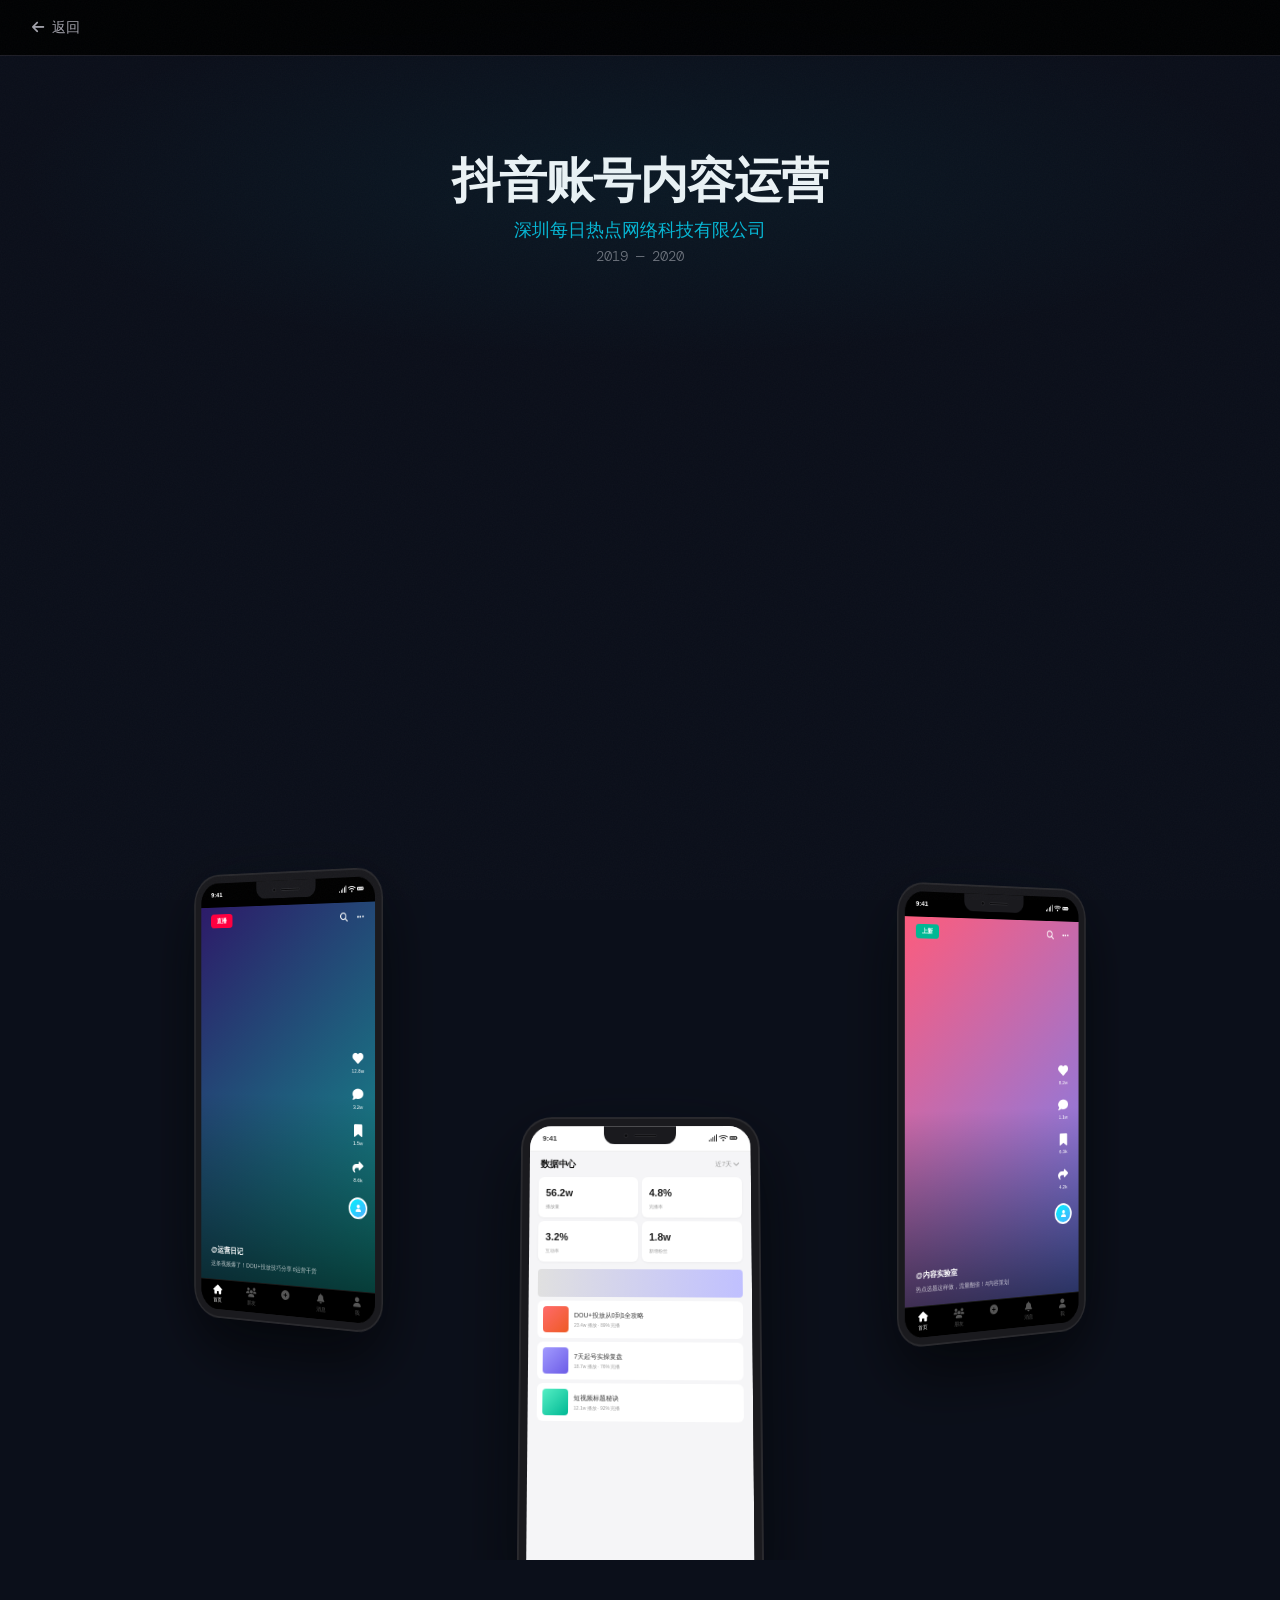
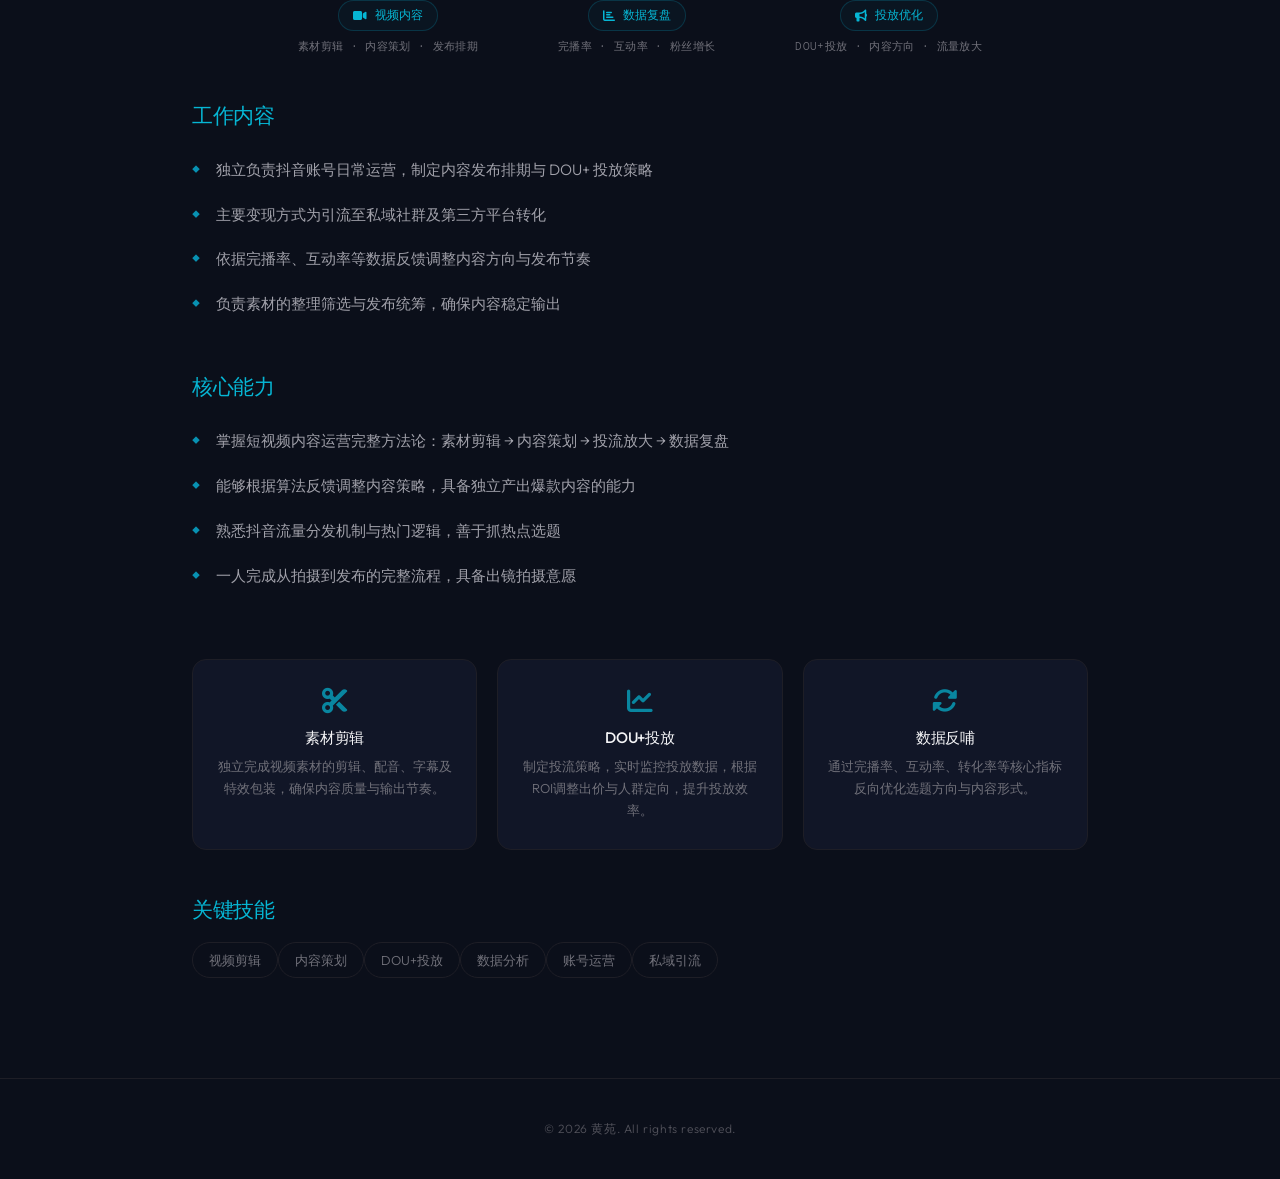
==== project-douyin.html @ c914a4d0 "init: 简历 3.0" ====
<!DOCTYPE html>
<html lang="zh-CN">
<head>
  <meta charset="UTF-8">
  <meta name="viewport" content="width=device-width, initial-scale=1.0">
  <title>抖音账号内容运营 — 黄苑</title>
  <link rel="preconnect" href="https://fonts.googleapis.com"><link rel="preconnect" href="https://fonts.gstatic.com" crossorigin>
  <link href="https://fonts.googleapis.com/css2?family=DM+Mono:wght@300;400;500&family=Outfit:wght@200;300;400;500;600&family=Playfair+Display:ital,wght@0,400;0,600;0,700;1,400;1,500&display=swap" rel="stylesheet">
  <link rel="stylesheet" href="https://cdnjs.cloudflare.com/ajax/libs/font-awesome/6.5.0/css/all.min.css">
  <link rel="stylesheet" href="styles/main.css">
  <style>
    .page-hero { min-height: 40vh; display: flex; align-items: center; justify-content: center; text-align: center; padding: 120px 32px 60px; position: relative; }
    .page-hero-bg { position: absolute; inset: 0; background: radial-gradient(ellipse at center, rgba(6,182,212,0.06), transparent 70%); pointer-events: none; }
    .page-hero h1 { font-size: clamp(2rem, 4vw, 3rem); margin-bottom: 8px; }
    .page-hero .period { font-family: var(--font-mono); font-size: 0.875rem; color: var(--color-text-tertiary); }
    .page-hero .role { font-size: 1.1rem; color: var(--color-accent); font-weight: 300; margin-top: 8px; }
    .page-content { max-width: 960px; margin: 0 auto; padding: 0 32px 100px; }
    .page-content h2 { font-size: 1.3rem; color: var(--color-accent); margin: 48px 0 20px; font-family: var(--font-body); font-weight: 500; }
    .page-content p, .page-content li { color: var(--color-text-secondary); line-height: 1.9; font-size: 0.95rem; }
    .page-content ul { list-style: none; padding: 0; }
    .page-content ul li { padding: 8px 0 8px 24px; position: relative; }
    .page-content ul li::before { content: '◆'; position: absolute; left: 0; color: var(--color-accent-dark); font-size: 0.5rem; top: 14px; }
    .back-nav { position: fixed; top: 0; left: 0; right: 0; z-index: 100; height: 56px; display: flex; align-items: center; padding: 0 32px; background: rgba(0,0,0,0.85); backdrop-filter: blur(40px); border-bottom: 1px solid var(--color-border); }
    .back-nav a { display: flex; align-items: center; gap: 8px; font-size: 0.875rem; color: var(--color-text-secondary); transition: color var(--transition-fast); }
    .back-nav a:hover { color: var(--color-accent); }
    @media (max-width: 768px) { .page-content { padding: 0 20px 80px; } }

    .phone-gallery { position: relative; min-height: 120vh; margin: 40px -32px 60px; padding: 80px 0; display: flex; align-items: center; justify-content: center; overflow: hidden; perspective: 1200px; }
    .phone-gallery-inner { position: relative; width: 100%; max-width: 960px; margin: 0 auto; height: 600px; display: flex; align-items: center; justify-content: center; transform-style: preserve-3d; }

    .phone-3d { position: absolute; width: 250px; height: 510px; background: #1a1a1e; border-radius: 32px; padding: 8px; box-shadow: 0 0 0 2px #2a2a2e, 0 30px 80px rgba(0,0,0,0.7), 0 0 100px rgba(6,182,212,0.03); transform-style: preserve-3d; will-change: transform; transition: box-shadow 0.4s var(--ease-out); }
    .phone-3d:hover { box-shadow: 0 0 0 2px rgba(6,182,212,0.25), 0 40px 100px rgba(0,0,0,0.8), 0 0 120px rgba(6,182,212,0.06); }
    .phone-3d-notch { position: absolute; top: 8px; left: 50%; transform: translateX(-50%); width: 80px; height: 20px; background: #1a1a1e; border-radius: 0 0 12px 12px; z-index: 10; display: flex; align-items: center; justify-content: center; gap: 6px; }
    .phone-3d-notch::before { content: ''; width: 5px; height: 5px; background: #0a0a0c; border-radius: 50%; border: 1px solid #2a2a2e; }
    .phone-3d-notch::after { content: ''; width: 26px; height: 3px; background: #0a0a0c; border-radius: 2px; border: 1px solid #2a2a2e; }
    .phone-3d-screen { width: 100%; height: 100%; border-radius: 24px; overflow: hidden; position: relative; font-family: -apple-system, BlinkMacSystemFont, sans-serif; }

    .phone-3d--left { left: 5%; top: 10%; }
    .phone-3d--center { left: 50%; top: 50%; transform: translate(-50%,-50%) rotateY(-2deg); z-index: 2; width: 260px; height: 530px; }
    .phone-3d--right { right: 5%; top: 15%; }

    /* ==== Douyin App Screen (Dark, full-screen video feed) ==== */
    .screen-dy {
      width: 100%; height: 100%; background: #000; display: flex; flex-direction: column; position: relative; color: #fff;
    }
    .dy-status { height: 28px; background: #000; display: flex; align-items: center; justify-content: space-between; padding: 0 14px; font-size: 8px; color: #fff; font-weight: 600; }
    .dy-header { position: absolute; top: 28px; left: 0; right: 0; z-index: 5; padding: 8px 14px; display: flex; align-items: center; justify-content: space-between; }
    .dy-live-tag { background: #ff0040; padding: 2px 8px; border-radius: 4px; font-size: 7px; font-weight: 700; }
    .dy-header-icons { display: flex; gap: 12px; font-size: 10px; color: #fff; }

    .dy-video-area { flex: 1; position: relative; overflow: hidden; display: flex; align-items: flex-end; justify-content: center; }
    .dy-video-bg { position: absolute; inset: 0; }
    .dy-video-bg:nth-child(1) { background: linear-gradient(135deg,#1a1a3e,#4a1a5e); }
    .dy-video-overlay { position: absolute; inset: 0; background: linear-gradient(transparent 50%, rgba(0,0,0,0.6)); }

    .dy-side-actions { position: absolute; right: 10px; bottom: 80px; display: flex; flex-direction: column; align-items: center; gap: 14px; z-index: 5; }
    .dy-side-btn { display: flex; flex-direction: column; align-items: center; gap: 2px; font-size: 7px; color: #fff; }
    .dy-side-btn i { font-size: 14px; }
    .dy-side-btn .count { font-size: 6px; }

    .dy-avatar { width: 24px; height: 24px; border-radius: 50%; background: linear-gradient(135deg,#00f2fe,#4facfe); border: 2px solid #fff; display: flex; align-items: center; justify-content: center; font-size: 8px; }

    .dy-bottom-info { position: absolute; bottom: 12px; left: 14px; z-index: 5; }
    .dy-bottom-info .username { font-size: 9px; font-weight: 600; margin-bottom: 2px; }
    .dy-bottom-info .desc { font-size: 7px; color: rgba(255,255,255,0.7); }

    .dy-tabbar { display: flex; background: #000; border-top: 1px solid #1a1a1a; padding: 4px 0; }
    .dy-tab { flex: 1; text-align: center; font-size: 6px; color: #555; padding: 2px 0; }
    .dy-tab i { display: block; font-size: 11px; margin-bottom: 1px; }
    .dy-tab.active { color: #fff; }

    /* ==== Content Analysis Screen (light) ==== */
    .screen-analytics {
      width: 100%; height: 100%; background: #f5f5f7; display: flex; flex-direction: column; position: relative;
    }
    .an-status { height: 28px; background: #fff; display: flex; align-items: center; justify-content: space-between; padding: 0 14px; font-size: 8px; color: #333; font-weight: 600; border-bottom: 1px solid #eee; }
    .an-header { padding: 8px 12px 4px; display: flex; align-items: center; justify-content: space-between; }
    .an-header h3 { font-size: 10px; font-weight: 700; color: #111; }
    .an-header span { font-size: 7px; color: #999; }
    .an-grid { display: grid; grid-template-columns: 1fr 1fr; gap: 4px; padding: 4px 10px; }
    .an-card { background: #fff; border-radius: 6px; padding: 8px; box-shadow: 0 1px 3px rgba(0,0,0,0.04); }
    .an-card-val { font-size: 11px; font-weight: 700; color: #1a1a1a; }
    .an-card-label { font-size: 5px; color: #999; text-transform: uppercase; letter-spacing: 0.02em; margin-top: 1px; }
    .an-chart { margin: 4px 10px; height: 30px; border-radius: 4px; background: linear-gradient(90deg,#e0e0e0,#c0c0ff); }

    .an-videos { flex: 1; padding: 0 10px; display: flex; flex-direction: column; gap: 4px; }
    .an-video-row { display: flex; gap: 6px; align-items: center; background: #fff; border-radius: 6px; padding: 6px; }
    .an-thumb { width: 28px; height: 28px; border-radius: 4px; flex-shrink: 0; }
    .an-thumb:nth-child(1) { background: linear-gradient(135deg,#ff6b6b,#ee5a24); }
    .an-thumb:nth-child(2) { background: linear-gradient(135deg,#a29bfe,#6c5ce7); }
    .an-thumb:nth-child(3) { background: linear-gradient(135deg,#55efc4,#00b894); }
    .an-video-info { flex: 1; }
    .an-video-title { font-size: 7px; color: #333; }
    .an-video-stats { font-size: 5px; color: #999; }

    .an-tabbar { display: flex; background: #fff; border-top: 1px solid #eee; padding: 4px 0; }
    .an-tab { flex: 1; text-align: center; font-size: 6px; color: #999; padding: 2px 0; }
    .an-tab i { display: block; font-size: 10px; margin-bottom: 1px; }
    .an-tab.active { color: #1a1a1a; }

    /* ============================
       Screen Animations
    ============================ */
    .heart-beat { animation: heartBeat 1.8s ease-in-out infinite; }
    @keyframes heartBeat {
      0%,100% { transform: scale(1); }
      15% { transform: scale(1.25); }
      30% { transform: scale(0.9); }
      45% { transform: scale(1.15); }
      60% { transform: scale(1); }
    }

    .chart-fill { animation: chartFill 2s ease-out infinite alternate; }
    @keyframes chartFill {
      0% { background: linear-gradient(90deg,#e0e0e0,#c0c0ff); }
      100% { background: linear-gradient(90deg,#c0c0ff,#6c5ce7); }
    }

    .stat-pulse { animation: statPulse 2.5s ease-in-out infinite; }
    @keyframes statPulse {
      0%,100% { opacity: 1; }
      50% { opacity: 0.6; transform: scale(0.98); }
    }

    .count-float { animation: countFloat 3s ease-in-out infinite; }
    @keyframes countFloat {
      0%,100% { transform: translateY(0); }
      50% { transform: translateY(-2px); }
    }

    .bg-shift { animation: bgShift 6s ease-in-out infinite; }
    @keyframes bgShift {
      0%,100% { filter: hue-rotate(0deg); }
      50% { filter: hue-rotate(30deg); }
    }

    .phone-3d--left .phone-3d-screen .screen-dy .dy-video-bg { background: linear-gradient(135deg,#2d1b69,#11998e); }
    .phone-3d--right .phone-3d-screen .screen-dy .dy-video-bg { background: linear-gradient(135deg,#fc5c7d,#6a82fb); }

    .gallery-labels { display: flex; justify-content: center; gap: 80px; margin-top: -20px; position: relative; z-index: 5; flex-wrap: wrap; }
    .gallery-label-item { text-align: center; opacity: 0; transition: opacity 0.6s var(--ease-out); }
    .gallery-label-item.visible { opacity: 1; }
    .gallery-label-item .platform-tag { display: inline-flex; align-items: center; gap: 8px; padding: 4px 14px; font-size: 0.75rem; color: var(--color-accent); border: 1px solid rgba(6,182,212,0.2); border-radius: 100px; font-family: var(--font-mono); background: rgba(6,182,212,0.04); }
    .gallery-label-item .sub { font-size: 0.7rem; color: var(--color-text-tertiary); margin-top: 6px; font-family: var(--font-mono); letter-spacing: 0.03em; }

    .scroll-hint-bar { text-align: center; padding: 0 0 40px; font-size: 0.75rem; color: var(--color-text-muted); font-family: var(--font-mono); letter-spacing: 0.15em; opacity: 0.6; transition: opacity 0.6s var(--ease-out); position: relative; z-index: 3; }
    .scroll-hint-bar i { display: block; margin: 8px auto 0; animation: hintBounce 2s ease-in-out infinite; }
    @keyframes hintBounce { 0%,100% { transform: translateY(0); } 50% { transform: translateY(6px); } }

    .detail-grid { display: grid; grid-template-columns: repeat(3, 1fr); gap: 20px; margin-top: 60px; }
    .detail-card { background: var(--color-bg-card); border: 1px solid var(--color-border); border-radius: 14px; padding: 28px 24px; text-align: center; transition: border-color var(--transition-fast), transform var(--transition-fast); }
    .detail-card:hover { border-color: rgba(6,182,212,0.15); transform: translateY(-2px); }
    .detail-card i { font-size: 1.6rem; color: var(--color-accent); margin-bottom: 16px; opacity: 0.7; }
    .detail-card h3 { font-size: 0.95rem; color: var(--color-text); margin-bottom: 8px; font-weight: 500; }
    .detail-card p { font-size: 0.8125rem; color: var(--color-text-tertiary); line-height: 1.7; }

    @media (max-width: 900px) {
      .phone-gallery { min-height: 100vh; margin: 20px -20px 40px; }
      .phone-gallery-inner { height: 480px; }
      .phone-3d { width: 180px; height: 370px; border-radius: 24px; padding: 6px; }
      .phone-3d-screen { border-radius: 18px; }
      .phone-3d-notch { width: 64px; height: 16px; top: 6px; border-radius: 0 0 10px 10px; }
      .phone-3d-notch::before { width: 4px; height: 4px; }
      .phone-3d-notch::after { width: 20px; height: 3px; }
      .phone-3d--center { width: 200px; height: 410px; }
      .gallery-labels { gap: 40px; }
      .detail-grid { grid-template-columns: repeat(2, 1fr); }
      .dy-side-actions { right: 6px; bottom: 60px; gap: 10px; }
      .dy-side-btn i { font-size: 10px; }
    }
    @media (max-width: 768px) {
      .phone-gallery { min-height: 80vh; perspective: 800px; }
      .phone-gallery-inner { height: 400px; }
      .phone-3d { width: 140px; height: 290px; border-radius: 20px; padding: 5px; }
      .phone-3d-screen { border-radius: 15px; }
      .phone-3d-notch { width: 50px; height: 12px; top: 5px; border-radius: 0 0 8px 8px; gap: 4px; }
      .phone-3d-notch::before { width: 3px; height: 3px; }
      .phone-3d-notch::after { width: 16px; height: 2px; }
      .phone-3d--center { width: 160px; height: 330px; }
      .phone-3d--left { left: 0%; } .phone-3d--right { right: 0%; }
      .gallery-labels { gap: 24px; } .detail-grid { grid-template-columns: 1fr; }
      .scroll-hint-bar { font-size: 0.65rem; }
      .dy-side-actions { right: 4px; bottom: 50px; gap: 8px; }
      .dy-side-btn i { font-size: 8px; }
      .dy-avatar { width: 18px; height: 18px; }
    }
  </style>
</head>
<body class="theme-teal">
  <nav class="back-nav"><a href="javascript:history.back()"><i class="fas fa-arrow-left"></i> 返回</a></nav>

  <section class="page-hero">
    <div class="page-hero-bg"></div>
    <div>
      <h1>抖音账号内容运营</h1>
      <p class="role">深圳每日热点网络科技有限公司</p>
      <p class="period">2019 — 2020</p>
    </div>
  </section>

  <div class="page-content">
    <div class="scroll-hint-bar" id="scrollHint">滚动浏览  <i class="fas fa-chevron-down"></i></div>

    <div class="phone-gallery" id="phoneGallery">
      <div class="phone-gallery-inner">
        <!-- 抖音视频 feed -->
        <div class="phone-3d phone-3d--left" id="phoneLeft">
          <div class="phone-3d-notch"></div>
          <div class="phone-3d-screen">
            <div class="screen-dy">
              <div class="dy-status"><span>9:41</span><span><i class="fas fa-signal"></i> <i class="fas fa-wifi"></i> <i class="fas fa-battery-full"></i></span></div>
              <div class="dy-header"><span class="dy-live-tag">直播</span><div class="dy-header-icons"><i class="fas fa-search"></i><i class="fas fa-ellipsis-h"></i></div></div>
              <div class="dy-video-area">
                <div class="dy-video-bg bg-shift"></div>
                <div class="dy-video-overlay"></div>
                <div class="dy-side-actions">
                  <div class="dy-side-btn"><i class="fas fa-heart heart-beat"></i><span class="count count-float">12.8w</span></div>
                  <div class="dy-side-btn"><i class="fas fa-comment"></i><span class="count count-float">3.2w</span></div>
                  <div class="dy-side-btn"><i class="fas fa-bookmark"></i><span class="count count-float">1.5w</span></div>
                  <div class="dy-side-btn"><i class="fas fa-share"></i><span class="count count-float">8.6k</span></div>
                  <div class="dy-avatar"><i class="fas fa-user"></i></div>
                </div>
                <div class="dy-bottom-info">
                  <div class="username">@运营日记</div>
                  <div class="desc">这条视频爆了！DOU+投放技巧分享 #运营干货</div>
                </div>
              </div>
              <div class="dy-tabbar">
                <div class="dy-tab active"><i class="fas fa-home"></i>首页</div>
                <div class="dy-tab"><i class="fas fa-users"></i>朋友</div>
                <div class="dy-tab"><i class="fas fa-plus-circle"></i></div>
                <div class="dy-tab"><i class="fas fa-bell"></i>消息</div>
                <div class="dy-tab"><i class="fas fa-user"></i>我</div>
              </div>
            </div>
          </div>
        </div>

        <!-- 数据分析 -->
        <div class="phone-3d phone-3d--center" id="phoneCenter">
          <div class="phone-3d-notch"></div>
          <div class="phone-3d-screen">
            <div class="screen-analytics">
              <div class="an-status"><span>9:41</span><span><i class="fas fa-signal"></i> <i class="fas fa-wifi"></i> <i class="fas fa-battery-full"></i></span></div>
              <div class="an-header"><h3>数据中心</h3><span>近7天 <i class="fas fa-chevron-down"></i></span></div>
              <div class="an-grid">
                <div class="an-card"><div class="an-card-val stat-pulse">56.2w</div><div class="an-card-label">播放量</div></div>
                <div class="an-card"><div class="an-card-val stat-pulse">4.8%</div><div class="an-card-label">完播率</div></div>
                <div class="an-card"><div class="an-card-val stat-pulse">3.2%</div><div class="an-card-label">互动率</div></div>
                <div class="an-card"><div class="an-card-val stat-pulse">1.8w</div><div class="an-card-label">新增粉丝</div></div>
              </div>
              <div class="an-chart chart-fill"></div>
              <div class="an-videos">
                <div class="an-video-row">
                  <div class="an-thumb" style="background:linear-gradient(135deg,#ff6b6b,#ee5a24)"></div>
                  <div class="an-video-info"><div class="an-video-title">DOU+投放从0到1全攻略</div><div class="an-video-stats">23.4w 播放 · 89% 完播</div></div>
                </div>
                <div class="an-video-row">
                  <div class="an-thumb" style="background:linear-gradient(135deg,#a29bfe,#6c5ce7)"></div>
                  <div class="an-video-info"><div class="an-video-title">7天起号实操复盘</div><div class="an-video-stats">18.7w 播放 · 76% 完播</div></div>
                </div>
                <div class="an-video-row">
                  <div class="an-thumb" style="background:linear-gradient(135deg,#55efc4,#00b894)"></div>
                  <div class="an-video-info"><div class="an-video-title">短视频标题秘诀</div><div class="an-video-stats">12.1w 播放 · 92% 完播</div></div>
                </div>
              </div>
              <div class="an-tabbar">
                <div class="an-tab active"><i class="fas fa-chart-bar"></i>数据</div>
                <div class="an-tab"><i class="fas fa-video"></i>作品</div>
                <div class="an-tab"><i class="fas fa-comment"></i>评论</div>
                <div class="an-tab"><i class="fas fa-user"></i>粉丝</div>
              </div>
            </div>
          </div>
        </div>

        <!-- 内容发布 -->
        <div class="phone-3d phone-3d--right" id="phoneRight">
          <div class="phone-3d-notch"></div>
          <div class="phone-3d-screen">
            <div class="screen-dy">
              <div class="dy-status"><span>9:41</span><span><i class="fas fa-signal"></i> <i class="fas fa-wifi"></i> <i class="fas fa-battery-full"></i></span></div>
              <div class="dy-header"><span class="dy-live-tag" style="background:#00b894">上新</span><div class="dy-header-icons"><i class="fas fa-search"></i><i class="fas fa-ellipsis-h"></i></div></div>
              <div class="dy-video-area">
                <div class="dy-video-bg bg-shift"></div>
                <div class="dy-video-overlay"></div>
                <div class="dy-side-actions">
                  <div class="dy-side-btn"><i class="fas fa-heart heart-beat"></i><span class="count count-float">8.2w</span></div>
                  <div class="dy-side-btn"><i class="fas fa-comment"></i><span class="count count-float">1.1w</span></div>
                  <div class="dy-side-btn"><i class="fas fa-bookmark"></i><span class="count count-float">6.3k</span></div>
                  <div class="dy-side-btn"><i class="fas fa-share"></i><span class="count count-float">4.2k</span></div>
                  <div class="dy-avatar"><i class="fas fa-user"></i></div>
                </div>
                <div class="dy-bottom-info">
                  <div class="username">@内容实验室</div>
                  <div class="desc">热点选题这样做，流量翻倍！#内容策划</div>
                </div>
              </div>
              <div class="dy-tabbar">
                <div class="dy-tab active"><i class="fas fa-home"></i>首页</div>
                <div class="dy-tab"><i class="fas fa-users"></i>朋友</div>
                <div class="dy-tab"><i class="fas fa-plus-circle"></i></div>
                <div class="dy-tab"><i class="fas fa-bell"></i>消息</div>
                <div class="dy-tab"><i class="fas fa-user"></i>我</div>
              </div>
            </div>
          </div>
        </div>
      </div>
    </div>

    <div class="gallery-labels" id="galleryLabels">
      <div class="gallery-label-item" id="labelLeft"><span class="platform-tag"><i class="fas fa-video"></i> 视频内容</span><div class="sub">素材剪辑 · 内容策划 · 发布排期</div></div>
      <div class="gallery-label-item" id="labelCenter"><span class="platform-tag"><i class="fas fa-chart-bar"></i> 数据复盘</span><div class="sub">完播率 · 互动率 · 粉丝增长</div></div>
      <div class="gallery-label-item" id="labelRight"><span class="platform-tag"><i class="fas fa-bullhorn"></i> 投放优化</span><div class="sub">DOU+投放 · 内容方向 · 流量放大</div></div>
    </div>

    <h2>工作内容</h2>
    <ul>
      <li>独立负责抖音账号日常运营，制定内容发布排期与 DOU+ 投放策略</li>
      <li>主要变现方式为引流至私域社群及第三方平台转化</li>
      <li>依据完播率、互动率等数据反馈调整内容方向与发布节奏</li>
      <li>负责素材的整理筛选与发布统筹，确保内容稳定输出</li>
    </ul>

    <h2>核心能力</h2>
    <ul>
      <li>掌握短视频内容运营完整方法论：素材剪辑 → 内容策划 → 投流放大 → 数据复盘</li>
      <li>能够根据算法反馈调整内容策略，具备独立产出爆款内容的能力</li>
      <li>熟悉抖音流量分发机制与热门逻辑，善于抓热点选题</li>
      <li>一人完成从拍摄到发布的完整流程，具备出镜拍摄意愿</li>
    </ul>

    <div class="detail-grid">
      <div class="detail-card"><i class="fas fa-scissors"></i><h3>素材剪辑</h3><p>独立完成视频素材的剪辑、配音、字幕及特效包装，确保内容质量与输出节奏。</p></div>
      <div class="detail-card"><i class="fas fa-chart-line"></i><h3>DOU+投放</h3><p>制定投流策略，实时监控投放数据，根据ROI调整出价与人群定向，提升投放效率。</p></div>
      <div class="detail-card"><i class="fas fa-rotate"></i><h3>数据反哺</h3><p>通过完播率、互动率、转化率等核心指标反向优化选题方向与内容形式。</p></div>
    </div>

    <h2>关键技能</h2>
    <div class="about-tags" style="margin-top:0">
      <span class="tag">视频剪辑</span><span class="tag">内容策划</span><span class="tag">DOU+投放</span><span class="tag">数据分析</span><span class="tag">账号运营</span><span class="tag">私域引流</span>
    </div>
  </div>

  <footer class="footer"><div class="container"><p>&copy; 2026 黄苑. All rights reserved.</p></div></footer>

  <script>
  (function() {
    'use strict';
    const gallery = document.getElementById('phoneGallery');
    const phoneLeft  = document.getElementById('phoneLeft');
    const phoneCenter= document.getElementById('phoneCenter');
    const phoneRight = document.getElementById('phoneRight');
    const hint      = document.getElementById('scrollHint');
    const labels    = document.querySelectorAll('.gallery-label-item');
    function updatePhones() {
      var rect = gallery.getBoundingClientRect();
      var viewH = window.innerHeight;
      var rawProgress = 1 - (rect.bottom / (viewH + rect.height));
      var progress = Math.max(0, Math.min(1, rawProgress));
      if (progress > 0.05) { hint.style.opacity = '0'; } else { hint.style.opacity = '0.6'; }
      var rotY_L = -25 + progress * 25, transY_L = 80 - progress * 80, transX_L = -60 + progress * 60, scaleL = 0.85 + progress * 0.15;
      phoneLeft.style.transform = 'translate(' + transX_L + 'px,' + transY_L + 'px) rotateY(' + rotY_L + 'deg) scale(' + scaleL + ')';
      var rotX_C = 8 - progress * 10, transY_C = 100 - progress * 100, scaleC = 0.9 + progress * 0.1;
      phoneCenter.style.transform = 'translate(-50%,' + transY_C + 'px) rotateX(' + rotX_C + 'deg) rotateY(-2deg) scale(' + scaleC + ')';
      var rotY_R = 25 - progress * 25, transY_R = 60 - progress * 60, transX_R = 60 - progress * 60, scaleR = 0.85 + progress * 0.15;
      phoneRight.style.transform = 'translate(' + transX_R + 'px,' + transY_R + 'px) rotateY(' + rotY_R + 'deg) scale(' + scaleR + ')';
      labels.forEach(function(el, i) { el.classList.toggle('visible', progress > 0.1 + i * 0.12); });
    }
    window.addEventListener('scroll', updatePhones, { passive: true });
    window.addEventListener('resize', updatePhones, { passive: true });
    updatePhones();
  })();
  </script>
</body>
</html>
---- styles/main.css ----
/* ============================================
   Apple-inspired Resume Site — Design System
   ============================================ */

/* ---- CSS Custom Properties (Base / Neutral Dark) ---- */
:root {
  /* Backgrounds */
  --color-bg: #0b0f1a;
  --color-bg-alt: #0e121f;
  --color-bg-card: #111627;
  --color-bg-elevated: #181f2e;
  --color-bg-hover: #1e2638;

  /* Text */
  --color-text: #f5f5f7;
  --color-text-secondary: #a1a1aa;
  --color-text-tertiary: #71717a;
  --color-text-muted: #52525b;

  /* Accent — will be overridden by themes */
  --color-accent: #06b6d4;
  --color-accent-light: #22d3ee;
  --color-accent-dark: #0891b2;
  --color-accent-glow: rgba(6, 182, 212, 0.15);
  --color-accent-subtle: rgba(6, 182, 212, 0.06);

  /* Borders */
  --color-border: #1e1e26;
  --color-border-light: #2a2a32;

  /* Typography */
  --font-display: 'Outfit', -apple-system, BlinkMacSystemFont, sans-serif;
  --font-body: 'Outfit', -apple-system, BlinkMacSystemFont, sans-serif;
  --font-mono: 'DM Mono', 'SF Mono', monospace;

  /* Spacing */
  --max-width: 1060px;
  --max-width-wide: 1200px;
  --nav-height: 56px;
  --section-padding: 140px 0;

  /* Transitions */
  --ease-spring: cubic-bezier(0.34, 1.56, 0.64, 1);
  --ease-smooth: cubic-bezier(0.22, 1, 0.36, 1);
  --ease-out: cubic-bezier(0, 0, 0.2, 1);
  --transition-fast: 0.3s var(--ease-out);
  --transition-smooth: 0.6s var(--ease-smooth);
}

/* ---- Theme 1: Purple Nebula (React Bits vibe) ---- */
.theme-purple {
  --color-accent: #a855f7;
  --color-accent-light: #c084fc;
  --color-accent-dark: #7c3aed;
  --color-accent-glow: rgba(168, 85, 247, 0.15);
  --color-accent-subtle: rgba(168, 85, 247, 0.06);
}

/* ---- Theme 2: Ocean Teal ---- */
.theme-teal {
  --color-accent: #06b6d4;
  --color-accent-light: #22d3ee;
  --color-accent-dark: #0891b2;
  --color-accent-glow: rgba(6, 182, 212, 0.15);
  --color-accent-subtle: rgba(6, 182, 212, 0.06);
  --color-bg: #0b0f1a;
  --color-bg-alt: #0e121f;
  --color-bg-card: #111627;
}

/* ---- Theme 3: Slate Pro (Clean monochrome) ---- */
.theme-slate {
  --color-accent: #e4e4e7;
  --color-accent-light: #f4f4f5;
  --color-accent-dark: #d4d4d8;
  --color-accent-glow: rgba(228, 228, 231, 0.1);
  --color-accent-subtle: rgba(255, 255, 255, 0.04);
  --color-bg: #0c0c0e;
  --color-bg-alt: #101012;
  --color-bg-card: #141416;
  --color-text: #fafafa;
  --color-text-secondary: #a1a1aa;
  --color-text-tertiary: #71717a;
}

/* ---- Reset & Base ---- */
*, *::before, *::after { margin: 0; padding: 0; box-sizing: border-box; }

html {
  scroll-behavior: smooth;
  scroll-padding-top: var(--nav-height);
  -webkit-font-smoothing: antialiased;
  -moz-osx-font-smoothing: grayscale;
}

body {
  font-family: var(--font-body);
  font-weight: 300;
  font-size: 16px;
  line-height: 1.7;
  color: var(--color-text);
  background-color: var(--color-bg);
  overflow-x: hidden;
}

/* ---- Subtle noise texture (Apple-like grain) ---- */
body::before {
  content: '';
  position: fixed;
  inset: 0;
  pointer-events: none;
  z-index: 9999;
  opacity: 0.025;
  background-image: url("data:image/svg+xml,%3Csvg viewBox='0 0 256 256' xmlns='http://www.w3.org/2000/svg'%3E%3Cfilter id='noise'%3E%3CfeTurbulence type='fractalNoise' baseFrequency='0.75' numOctaves='4' stitchTiles='stitch'/%3E%3C/filter%3E%3Crect width='100%25' height='100%25' filter='url(%23noise)'/%3E%3C/svg%3E");
  background-repeat: repeat;
  background-size: 256px 256px;
}

img { max-width: 100%; display: block; }
a { color: inherit; text-decoration: none; }
ul { list-style: none; }

::selection { background: var(--color-accent); color: var(--color-bg); }

/* ---- Typography ---- */
h1, h2, h3, h4 {
  font-family: var(--font-display);
  font-weight: 600;
  line-height: 1.15;
  letter-spacing: -0.02em;
}

/* ---- Container ---- */
.container {
  max-width: var(--max-width);
  margin: 0 auto;
  padding: 0 32px;
}

/* ============================================
   Navigation
   ============================================ */
.nav {
  position: fixed;
  top: 0;
  left: 0;
  right: 0;
  z-index: 1000;
  height: var(--nav-height);
  transition: background 0.4s var(--ease-out),
              backdrop-filter 0.4s var(--ease-out),
              border-color 0.4s var(--ease-out);
}

.nav.scrolled {
  background: rgba(0, 0, 0, 0.85);
  backdrop-filter: blur(40px) saturate(1.5);
  -webkit-backdrop-filter: blur(40px) saturate(1.5);
  border-bottom: 1px solid var(--color-border);
}

.nav-inner {
  max-width: var(--max-width-wide);
  margin: 0 auto;
  padding: 0 32px;
  height: 100%;
  display: flex;
  align-items: center;
  justify-content: space-between;
}

.nav-logo {
  font-size: 1rem;
  color: var(--color-accent);
  opacity: 0.5;
  transition: opacity var(--transition-fast), transform var(--transition-fast);
  display: flex;
  align-items: center;
  gap: 8px;
}

.nav-logo::before {
  content: '';
  display: inline-block;
  width: 6px;
  height: 6px;
  background: var(--color-accent);
  border-radius: 50%;
  opacity: 0.6;
}

.nav-logo:hover {
  opacity: 1;
  transform: rotate(180deg);
}

.nav-links {
  display: flex;
  gap: 4px;
  align-items: center;
}

.nav-link {
  display: block;
  padding: 8px 16px;
  font-size: 0.8125rem;
  font-weight: 400;
  letter-spacing: 0.02em;
  color: var(--color-text-secondary);
  border-radius: 8px;
  transition: color var(--transition-fast),
              background var(--transition-fast);
}

.nav-link:hover {
  color: var(--color-text);
  background: rgba(255, 255, 255, 0.04);
}

.nav-link.active {
  color: var(--color-accent);
}

.nav-toggle {
  display: none;
  flex-direction: column;
  gap: 5px;
  background: none;
  border: none;
  cursor: pointer;
  padding: 8px;
  border-radius: 8px;
}

.nav-toggle span {
  display: block;
  width: 20px;
  height: 1.5px;
  background: var(--color-text);
  border-radius: 1px;
  transition: transform var(--transition-fast), opacity var(--transition-fast);
}

/* Scroll progress bar */
.scroll-progress {
  position: fixed;
  top: 0;
  left: 0;
  height: 2px;
  width: 0%;
  background: linear-gradient(90deg, var(--color-accent-dark), var(--color-accent), var(--color-accent-light));
  z-index: 1001;
  transition: width 0.1s linear;
  box-shadow: 0 0 16px var(--color-accent-glow);
}

/* ============================================
   Section Shared
   ============================================ */
.section {
  padding: var(--section-padding);
  position: relative;
}

.section--alt {
  background: var(--color-bg-alt);
  position: relative;
}

.section--alt::before {
  content: '';
  position: absolute;
  inset: 0;
  background: radial-gradient(ellipse at 50% 0%, var(--color-accent-glow), transparent 70%);
  pointer-events: none;
}

.section-badge {
  display: inline-flex;
  align-items: center;
  gap: 8px;
  padding: 6px 18px;
  margin-bottom: 60px;
  font-size: 0.6875rem;
  font-weight: 500;
  letter-spacing: 0.15em;
  text-transform: uppercase;
  color: var(--color-text-tertiary);
  border: 1px solid var(--color-border);
  border-radius: 100px;
  font-family: var(--font-mono);
  position: relative;
  left: 50%;
  transform: translateX(-50%);
}

/* ============================================
   Hero Section
   ============================================ */
.hero {
  min-height: 100vh;
  display: flex;
  align-items: center;
  justify-content: center;
  position: relative;
  overflow: hidden;
}

.hero-bg {
  position: absolute;
  inset: 0;
  background: var(--color-bg);
}

.hero-bg-overlay {
  position: absolute;
  inset: 0;
  z-index: 2;
  background:
    radial-gradient(ellipse 80% 60% at 50% 40%, rgba(0,0,0,0.1), transparent 70%),
    linear-gradient(to bottom, rgba(0,0,0,0.05) 0%, rgba(0,0,0,0.2) 50%, rgba(0,0,0,0.4) 100%);
  pointer-events: none;
}

.hero-content {
  position: relative;
  z-index: 2;
  text-align: center;
  max-width: 780px;
  padding: 0 32px;
  padding-top: 40px;
}

.hero-chip {
  display: inline-block;
  padding: 6px 16px;
  font-size: 0.6875rem;
  font-weight: 500;
  letter-spacing: 0.15em;
  text-transform: uppercase;
  color: var(--color-text-tertiary);
  border: 1px solid var(--color-border);
  border-radius: 100px;
  font-family: var(--font-mono);
  margin-bottom: 32px;
  animation: heroFadeIn 0.8s var(--ease-out) 0.2s both;
}

.hero-title {
  display: flex;
  flex-direction: column;
  gap: 8px;
  margin-bottom: 24px;
}

.hero-title {
  margin-bottom: 28px;
}

.hero-title-line--sm {
  font-size: clamp(1rem, 2vw, 1.3rem);
  font-weight: 400;
  font-style: italic;
  color: var(--color-text-tertiary);
  letter-spacing: 0.15em;
  font-family: var(--font-display);
  animation: heroFadeIn 0.8s var(--ease-out) 0.3s both;
  margin-bottom: 4px;
}

.hero-title-line--lg {
  display: flex;
  align-items: baseline;
  justify-content: center;
  gap: 0.08em;
  animation: heroScaleIn 0.9s var(--ease-spring) 0.4s both;
}

.hero-surname {
  font-size: clamp(4.5rem, 14vw, 9rem);
  font-weight: 700;
  color: var(--color-text);
  letter-spacing: -0.06em;
  line-height: 1;
  position: relative;
}

.hero-surname::after {
  content: '';
  position: absolute;
  bottom: 0.06em;
  left: 0;
  right: 0;
  height: 2px;
  background: linear-gradient(90deg, var(--color-accent), transparent);
  opacity: 0.4;
}

.hero-given {
  font-size: clamp(4rem, 12vw, 7.5rem);
  font-weight: 300;
  color: var(--color-text-secondary);
  letter-spacing: -0.03em;
  line-height: 1;
  font-style: italic;
  font-family: var(--font-display);
  background: linear-gradient(135deg, #f5f5f7 0%, var(--color-accent) 100%);
  -webkit-background-clip: text;
  -webkit-text-fill-color: transparent;
  background-clip: text;
}

.hero-subtitle {
  font-size: clamp(0.85rem, 1.2vw, 1rem);
  color: var(--color-text-tertiary);
  font-weight: 300;
  letter-spacing: 0.12em;
  margin-bottom: 20px;
  animation: heroFadeIn 0.8s var(--ease-out) 0.5s both;
  min-height: 1.5em;
}

.hero-subtitle::after {
  content: '|';
  display: inline;
  color: var(--color-accent);
  animation: cursorBlink 0.9s step-end infinite;
  font-weight: 200;
  margin-left: 2px;
}

.hero-subtitle.typing-done::after {
  animation: cursorBlink 0.9s step-end 4;
}

@keyframes cursorBlink {
  0%, 100% { opacity: 1; }
  50% { opacity: 0; }
}

.hero-dot {
  color: var(--color-accent-dark);
  opacity: 0.5;
  margin: 0 4px;
}

.hero-description {
  font-size: clamp(0.85rem, 1.1vw, 0.95rem);
  color: var(--color-text-tertiary);
  margin-bottom: 40px;
  line-height: 1.9;
  max-width: 440px;
  margin-left: auto;
  margin-right: auto;
  animation: heroFadeIn 0.8s var(--ease-out) 0.6s both;
}

.hero-actions {
  display: flex;
  gap: 16px;
  justify-content: center;
  animation: heroFadeIn 0.8s var(--ease-out) 0.7s both;
}

/* ---- Hero text hover color shift ---- */
.hero-chip,
.hero-title-line--sm,
.hero-surname,
.hero-given,
.hero-subtitle,
.hero-description {
  transition: color 0.4s var(--ease-out),
              background 0.4s var(--ease-out),
              -webkit-text-fill-color 0.4s var(--ease-out);
  cursor: default;
}

.hero-chip:hover { color: var(--color-accent-light); }
.hero-title-line--sm:hover { color: var(--color-accent); }
.hero-surname:hover { color: var(--color-accent-light); }
.hero-given:hover {
  background: linear-gradient(135deg, var(--color-accent) 0%, #f5f5f7 100%);
  -webkit-background-clip: text;
  -webkit-text-fill-color: transparent;
  background-clip: text;
}
.hero-subtitle:hover { color: var(--color-accent-light); }
.hero-description:hover { color: var(--color-text-secondary); }

.hero-scroll-hint {
  position: absolute;
  bottom: 48px;
  left: 50%;
  transform: translateX(-50%);
  display: flex;
  flex-direction: column;
  align-items: center;
  gap: 8px;
  color: var(--color-text-muted);
  font-size: 0.6875rem;
  letter-spacing: 0.15em;
  text-transform: uppercase;
  font-family: var(--font-mono);
  animation: heroFadeIn 1s var(--ease-out) 1s both;
}

.scroll-dot {
  width: 4px;
  height: 4px;
  background: var(--color-accent);
  border-radius: 50%;
  animation: scrollDot 2s ease-in-out infinite;
}

@keyframes scrollDot {
  0%, 100% { transform: translateY(0); opacity: 1; }
  50% { transform: translateY(8px); opacity: 0.3; }
}

@keyframes heroFadeIn {
  from {
    opacity: 0;
    transform: translateY(12px);
  }
  to {
    opacity: 1;
    transform: translateY(0);
  }
}

@keyframes heroScaleIn {
  from {
    opacity: 0;
    transform: scale(0.92);
  }
  to {
    opacity: 1;
    transform: scale(1);
  }
}

/* ============================================
   Buttons
   ============================================ */
.btn {
  display: inline-flex;
  align-items: center;
  gap: 10px;
  padding: 12px 28px;
  font-family: var(--font-body);
  font-size: 0.875rem;
  font-weight: 500;
  letter-spacing: 0.02em;
  border-radius: 980px;
  transition: all var(--transition-fast);
  cursor: pointer;
  border: none;
  outline: none;
}

.btn-primary {
  background: var(--color-text);
  color: var(--color-bg);
}

.btn-primary:hover {
  background: rgba(245, 245, 247, 0.85);
  transform: scale(1.02);
}

.btn-outline {
  background: transparent;
  color: var(--color-text);
  border: 1px solid var(--color-border-light);
}

.btn-outline:hover {
  border-color: var(--color-text-secondary);
  background: rgba(255, 255, 255, 0.04);
  transform: scale(1.02);
}

.btn i {
  font-size: 0.75rem;
}

/* ============================================
   About Section
   ============================================ */
.about-grid {
  display: grid;
  grid-template-columns: 1fr 1fr;
  gap: 80px;
  align-items: start;
}

.about-text p {
  color: var(--color-text-secondary);
  margin-bottom: 20px;
  font-size: 0.9375rem;
  line-height: 1.9;
  font-weight: 300;
}

.about-text p:first-child::first-letter {
  font-family: var(--font-display);
  font-size: 2.8em;
  font-weight: 400;
  color: var(--color-accent);
  float: left;
  line-height: 0.8;
  padding-right: 8px;
  padding-top: 4px;
}

.about-stats {
  display: grid;
  grid-template-columns: repeat(3, 1fr);
  gap: 12px;
}

.stat-card {
  text-align: center;
  padding: 24px 16px 20px;
  background: var(--color-bg-card);
  border: 1px solid var(--color-border);
  border-radius: 12px;
  transition: border-color var(--transition-fast),
              transform var(--transition-fast),
              background var(--transition-fast);
}

.stat-card:hover {
  border-color: rgba(212, 168, 83, 0.2);
  background: rgba(212, 168, 83, 0.02);
  transform: translateY(-1px);
}

.stat-number {
  display: inline;
  font-family: var(--font-display);
  font-size: 2.4rem;
  font-weight: 700;
  color: var(--color-accent);
  line-height: 1;
  letter-spacing: -0.03em;
}

.stat-suffix {
  font-family: var(--font-display);
  font-size: 2.4rem;
  font-weight: 700;
  color: var(--color-accent);
  line-height: 1;
}

.stat-label {
  display: block;
  font-size: 0.6875rem;
  color: var(--color-text-tertiary);
  letter-spacing: 0.08em;
  margin-top: 8px;
  font-weight: 400;
  text-transform: uppercase;
}

.about-tags {
  margin-top: 48px;
  max-width: 100%;
  margin-left: auto;
  margin-right: auto;
  overflow: hidden;
}

.marquee-track {
  width: 100%;
  overflow: hidden;
  mask-image: linear-gradient(to right, transparent 0%, black 5%, black 95%, transparent 100%);
  -webkit-mask-image: linear-gradient(to right, transparent 0%, black 5%, black 95%, transparent 100%);
}

.marquee-content {
  display: flex;
  gap: 8px;
  width: max-content;
  animation: marqueeScroll 28s linear infinite;
}

.marquee-content:hover {
  animation-play-state: paused;
}

@keyframes marqueeScroll {
  0% { transform: translateX(0); }
  100% { transform: translateX(-50%); }
}

.tag {
  display: inline-block;
  padding: 6px 16px;
  font-size: 0.8125rem;
  color: var(--color-text-tertiary);
  border: 1px solid var(--color-border);
  border-radius: 100px;
  transition: all var(--transition-fast);
  font-weight: 300;
}

.tag:hover {
  border-color: var(--color-border-light);
  color: var(--color-text);
  background: rgba(255, 255, 255, 0.03);
}

/* ============================================
   Timeline / Experience
   ============================================ */
.timeline {
  position: relative;
  padding-left: 40px;
}

.timeline::before {
  content: '';
  position: absolute;
  left: 15px;
  top: 8px;
  bottom: 8px;
  width: 1px;
  background: linear-gradient(to bottom, var(--color-accent-dark), var(--color-border), transparent);
}

.timeline-item {
  position: relative;
  margin-bottom: 48px;
  padding-left: 48px;
  display: block;
  color: inherit;
  text-decoration: none;
}

.timeline-item:last-child {
  margin-bottom: 0;
}

.timeline-marker {
  position: absolute;
  left: -34px;
  top: 6px;
  width: 8px;
  height: 8px;
  border-radius: 50%;
  background: var(--color-accent);
  box-shadow: 0 0 0 3px rgba(212, 168, 83, 0.15);
}

.timeline-card {
  background: var(--color-bg-card);
  border: 1px solid var(--color-border);
  border-radius: 12px;
  padding: 24px 28px;
  transition: border-color var(--transition-fast),
              transform var(--transition-fast),
              box-shadow var(--transition-fast);
}

.timeline-card:hover {
  border-color: rgba(212, 168, 83, 0.15);
  transform: translateX(4px);
  box-shadow: 0 4px 24px rgba(0, 0, 0, 0.3);
}

.timeline-header {
  display: flex;
  align-items: center;
  justify-content: space-between;
  margin-bottom: 8px;
  flex-wrap: wrap;
  gap: 8px;
}

.timeline-company {
  font-family: var(--font-display);
  font-size: 1.15rem;
  color: var(--color-accent);
  font-weight: 600;
}

.timeline-period {
  font-size: 0.75rem;
  color: var(--color-text-muted);
  letter-spacing: 0.05em;
  font-family: var(--font-mono);
}

.timeline-role {
  font-size: 1rem;
  color: var(--color-text);
  font-weight: 500;
  margin-bottom: 12px;
  font-family: var(--font-body);
}

.timeline-desc {
  font-size: 0.9rem;
  color: var(--color-text-secondary);
  line-height: 1.8;
  margin-bottom: 12px;
}

.timeline-cta {
  font-size: 0.75rem;
  color: var(--color-accent);
  letter-spacing: 0.05em;
  display: inline-flex;
  align-items: center;
  gap: 6px;
  transition: gap var(--transition-fast);
  font-weight: 400;
}

.timeline-card:hover .timeline-cta {
  gap: 10px;
}

/* ============================================
   Projects
   ============================================ */
.projects-grid {
  display: grid;
  grid-template-columns: repeat(2, 1fr);
  gap: 20px;
}

.project-card {
  position: relative;
  border-radius: 16px;
  overflow: hidden;
  background: var(--color-bg-card);
  border: 1px solid var(--color-border);
  transition: all var(--transition-fast);
  cursor: pointer;
  group: true;
}

.project-card:hover {
  transform: translateY(-4px);
  border-color: var(--color-border-light);
  box-shadow: 0 20px 48px rgba(0, 0, 0, 0.4);
}

.project-image {
  height: 220px;
  display: flex;
  align-items: center;
  justify-content: center;
  position: relative;
  overflow: hidden;
  background-size: cover;
  background-position: center;
  background-repeat: no-repeat;
  transition: transform 0.6s var(--ease-out);
}

.project-card:hover .project-image {
  transform: scale(1.03);
}

.project-image-overlay {
  position: absolute;
  inset: 0;
  background: linear-gradient(to bottom, rgba(0,0,0,0.2), rgba(0,0,0,0.6));
  pointer-events: none;
}

.project-icon {
  position: relative;
  z-index: 1;
  font-size: 2.5rem;
  color: rgba(245, 245, 247, 0.2);
  transition: transform var(--transition-fast), color var(--transition-fast);
}

.project-card:hover .project-icon {
  transform: scale(1.1);
  color: var(--color-accent-glow);
}

.project-body {
  padding: 24px;
}

.project-title {
  font-size: 1.15rem;
  color: var(--color-text);
  margin-bottom: 8px;
  font-weight: 600;
}

.project-desc {
  font-size: 0.875rem;
  color: var(--color-text-secondary);
  margin-bottom: 16px;
  line-height: 1.7;
}

.project-tags {
  display: flex;
  flex-wrap: wrap;
  gap: 6px;
}

.project-tags span {
  font-size: 0.6875rem;
  padding: 4px 10px;
  border: 1px solid var(--color-border);
  border-radius: 6px;
  color: var(--color-text-tertiary);
  font-weight: 400;
  letter-spacing: 0.02em;
}

/* ============================================
   Skills — Apple-style Dashboard
   ============================================ */
.skills-grid {
  display: grid;
  grid-template-columns: repeat(2, 1fr);
  gap: 20px;
}

.skill-group {
  background: var(--color-bg-card);
  border: 1px solid var(--color-border);
  border-radius: 14px;
  padding: 28px 24px;
  transition: border-color var(--transition-fast), box-shadow var(--transition-fast);
}

.skill-group:hover {
  border-color: rgba(212, 168, 83, 0.15);
  box-shadow: 0 4px 20px rgba(0, 0, 0, 0.2);
}

.skill-group-title {
  font-size: 0.8125rem;
  color: var(--color-text-tertiary);
  margin-bottom: 24px;
  display: flex;
  align-items: center;
  gap: 8px;
  font-family: var(--font-mono);
  font-weight: 400;
  text-transform: uppercase;
  letter-spacing: 0.12em;
}

.skill-group-title i {
  color: var(--color-accent);
  font-size: 0.75rem;
  opacity: 0.7;
}

.skill-items {
  display: flex;
  flex-direction: column;
  gap: 0;
}

.skill-item {
  display: flex;
  align-items: center;
  gap: 10px;
  padding: 13px 0;
  border-bottom: 1px solid rgba(255,255,255,0.03);
  transition: all var(--transition-fast);
}

.skill-item:last-child {
  border-bottom: none;
  padding-bottom: 0;
}

.skill-item:first-child {
  padding-top: 0;
}

.skill-item:hover {
  padding-left: 4px;
}

.skill-item i {
  width: 18px;
  font-size: 0.8rem;
  color: var(--color-accent);
  opacity: 0.5;
  text-align: center;
  flex-shrink: 0;
  transition: opacity var(--transition-fast), transform var(--transition-fast);
}

.skill-item:hover i {
  opacity: 0.9;
  transform: scale(1.15);
}

.skill-info {
  font-size: 0.875rem;
  color: var(--color-text-secondary);
  font-weight: 350;
  transition: color var(--transition-fast);
}

.skill-item:hover .skill-info {
  color: var(--color-text);
}

/* ============================================
   Contact
   ============================================ */
.contact-section {
  padding-bottom: 100px;
}

.contact-content {
  text-align: center;
  max-width: 600px;
  margin: 0 auto;
}

.contact-headline {
  font-size: 1.15rem;
  color: var(--color-text-secondary);
  margin-bottom: 48px;
  line-height: 1.8;
  font-weight: 300;
}

.contact-list {
  display: flex;
  flex-direction: column;
  gap: 12px;
}

.contact-item {
  display: flex;
  align-items: center;
  gap: 16px;
  padding: 18px 24px;
  background: var(--color-bg-card);
  border: 1px solid var(--color-border);
  border-radius: 12px;
  transition: all var(--transition-fast);
  text-align: left;
}

.contact-item:hover {
  border-color: rgba(212, 168, 83, 0.2);
  background: rgba(212, 168, 83, 0.02);
  transform: translateY(-1px);
}

.contact-item-icon {
  width: 36px;
  height: 36px;
  display: flex;
  align-items: center;
  justify-content: center;
  background: rgba(212, 168, 83, 0.08);
  border-radius: 10px;
  color: var(--color-accent);
  font-size: 0.9rem;
  flex-shrink: 0;
}

.contact-item-label {
  font-size: 0.75rem;
  color: var(--color-text-tertiary);
  text-transform: uppercase;
  letter-spacing: 0.08em;
  font-weight: 400;
  min-width: 36px;
}

.contact-item-value {
  font-size: 0.95rem;
  color: var(--color-text);
  font-weight: 400;
  letter-spacing: 0.02em;
  margin-left: auto;
}

/* ============================================
   Back to Top
   ============================================ */
.back-to-top {
  position: fixed;
  bottom: 32px;
  right: 32px;
  z-index: 999;
  width: 44px;
  height: 44px;
  border-radius: 50%;
  background: var(--color-bg-card);
  border: 1px solid var(--color-border);
  color: var(--color-text-tertiary);
  font-size: 1rem;
  cursor: pointer;
  display: flex;
  align-items: center;
  justify-content: center;
  opacity: 0;
  transform: translateY(20px);
  transition: all 0.4s var(--ease-out);
  pointer-events: none;
  backdrop-filter: blur(20px);
  -webkit-backdrop-filter: blur(20px);
}

.back-to-top.visible {
  opacity: 1;
  transform: translateY(0);
  pointer-events: auto;
}

.back-to-top:hover {
  border-color: var(--color-accent-dark);
  color: var(--color-accent);
  background: rgba(212, 168, 83, 0.08);
  transform: translateY(-3px);
}

/* ============================================
   Footer
   ============================================ */
.footer {
  padding: 40px 0;
  text-align: center;
  border-top: 1px solid var(--color-border);
}

.footer p {
  font-size: 0.75rem;
  color: var(--color-text-muted);
  letter-spacing: 0.05em;
}

/* ============================================
   Reveal Animations
   ============================================ */
.reveal {
  opacity: 0;
  transform: translateY(20px);
  transition: opacity 0.8s var(--ease-smooth),
              transform 0.8s var(--ease-smooth);
}

.reveal.visible {
  opacity: 1;
  transform: translateY(0);
}

/* Stagger delays */
.timeline-item:nth-child(1).reveal { transition-delay: 0.05s; }
.timeline-item:nth-child(2).reveal { transition-delay: 0.15s; }
.timeline-item:nth-child(3).reveal { transition-delay: 0.25s; }

.project-card:nth-child(1).reveal { transition-delay: 0.05s; }
.project-card:nth-child(2).reveal { transition-delay: 0.15s; }
.project-card:nth-child(3).reveal { transition-delay: 0.25s; }
.project-card:nth-child(4).reveal { transition-delay: 0.35s; }

.skill-group:nth-child(1).reveal { transition-delay: 0.05s; }
.skill-group:nth-child(2).reveal { transition-delay: 0.15s; }
.skill-group:nth-child(3).reveal { transition-delay: 0.25s; }
.skill-group:nth-child(4).reveal { transition-delay: 0.35s; }

/* ============================================
   Responsive: Tablet
   ============================================ */
@media (max-width: 1024px) {
  .about-grid {
    grid-template-columns: 1fr;
    gap: 48px;
  }

  .skills-grid {
    grid-template-columns: repeat(2, 1fr);
  }

  .section {
    padding: 100px 0;
  }

  .section-badge {
    margin-bottom: 48px;
  }

  .hero-title-line--lg {
    font-size: clamp(3.5rem, 10vw, 5rem);
  }
}

/* ============================================
   Responsive: Mobile
   ============================================ */
@media (max-width: 768px) {
  .nav-links {
    position: fixed;
    top: var(--nav-height);
    left: 0;
    right: 0;
    background: rgba(0, 0, 0, 0.92);
    backdrop-filter: blur(40px);
    -webkit-backdrop-filter: blur(40px);
    flex-direction: column;
    align-items: center;
    padding: 20px 0;
    gap: 4px;
    transform: translateY(-100%);
    opacity: 0;
    transition: all 0.35s var(--ease-out);
    pointer-events: none;
    border-bottom: 1px solid var(--color-border);
  }

  .nav-links.open {
    transform: translateY(0);
    opacity: 1;
    pointer-events: all;
  }

  .nav-link {
    padding: 12px 24px;
    font-size: 0.9375rem;
    width: auto;
    text-align: center;
  }

  .nav-toggle {
    display: flex;
  }

  .container {
    padding: 0 20px;
  }

  .hero-content {
    padding: 0 20px;
  }

  .hero-title-line--lg {
    font-size: clamp(3rem, 15vw, 4rem);
  }

  .hero-subtitle {
    font-size: 0.9rem;
  }

  .hero-actions {
    flex-direction: column;
    align-items: center;
    max-width: 260px;
    margin: 0 auto;
  }

  .hero-actions .btn {
    width: 100%;
    justify-content: center;
  }

  .projects-grid {
    grid-template-columns: 1fr;
  }

  .skills-grid {
    grid-template-columns: 1fr;
  }

  .about-stats {
    grid-template-columns: repeat(3, 1fr);
    gap: 12px;
  }

  .stat-card {
    padding: 20px 12px;
  }

  .stat-number,
  .stat-suffix {
    font-size: 2rem;
  }

  .section {
    padding: 80px 0;
  }

  .section-badge {
    margin-bottom: 36px;
  }

  .timeline {
    padding-left: 24px;
  }

  .timeline-item {
    padding-left: 32px;
  }

  .timeline-marker {
    left: -22px;
  }

  .timeline-card {
    padding: 20px;
  }

  .timeline-header {
    flex-direction: column;
    align-items: flex-start;
  }

  .skill-group {
    padding: 24px;
  }

  .contact-item {
    flex-wrap: wrap;
    gap: 10px;
  }

  .contact-item-value {
    margin-left: 0;
    width: 100%;
    padding-left: 52px;
  }

  .hero-scroll-hint {
    display: none;
  }
}

@media (max-width: 480px) {
  .container {
    padding: 0 16px;
  }

  .about-stats {
    grid-template-columns: 1fr;
  }

  .hero-title-line--lg {
    font-size: clamp(2.5rem, 18vw, 3.2rem);
  }
}
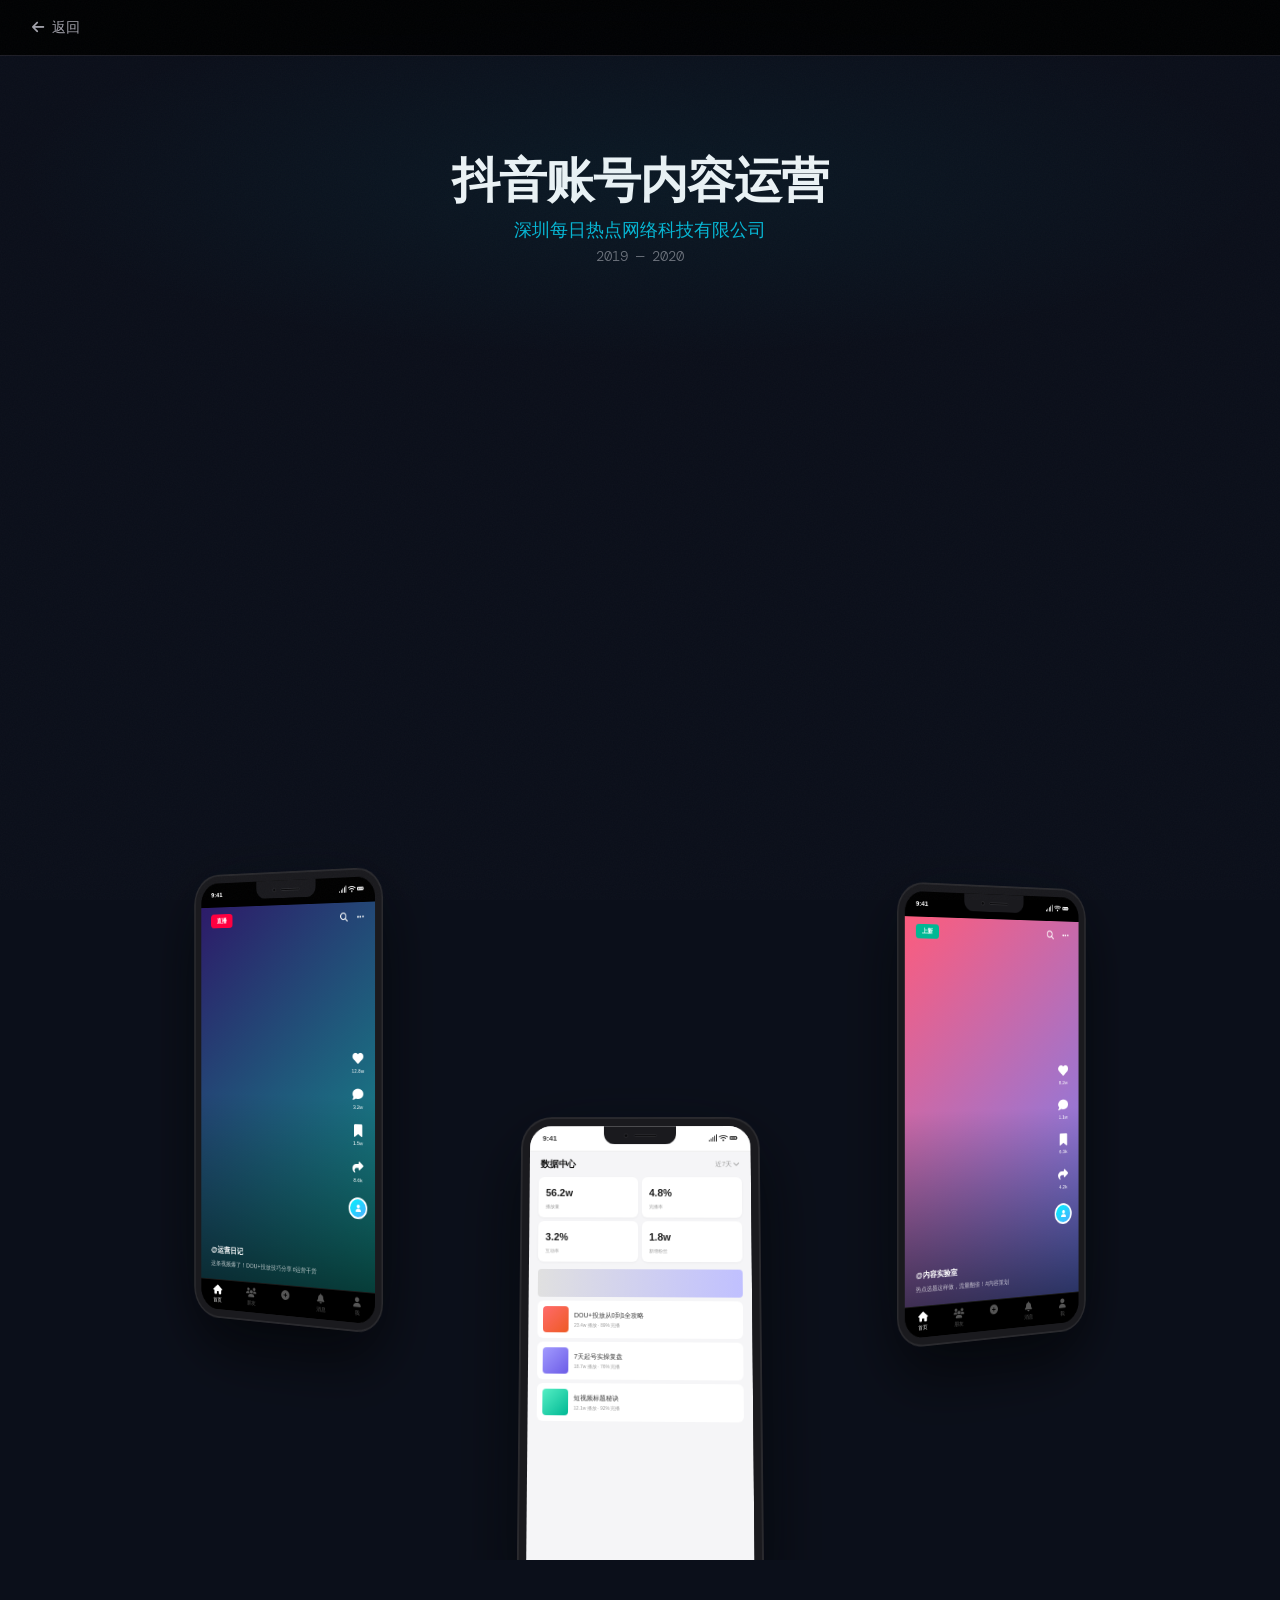
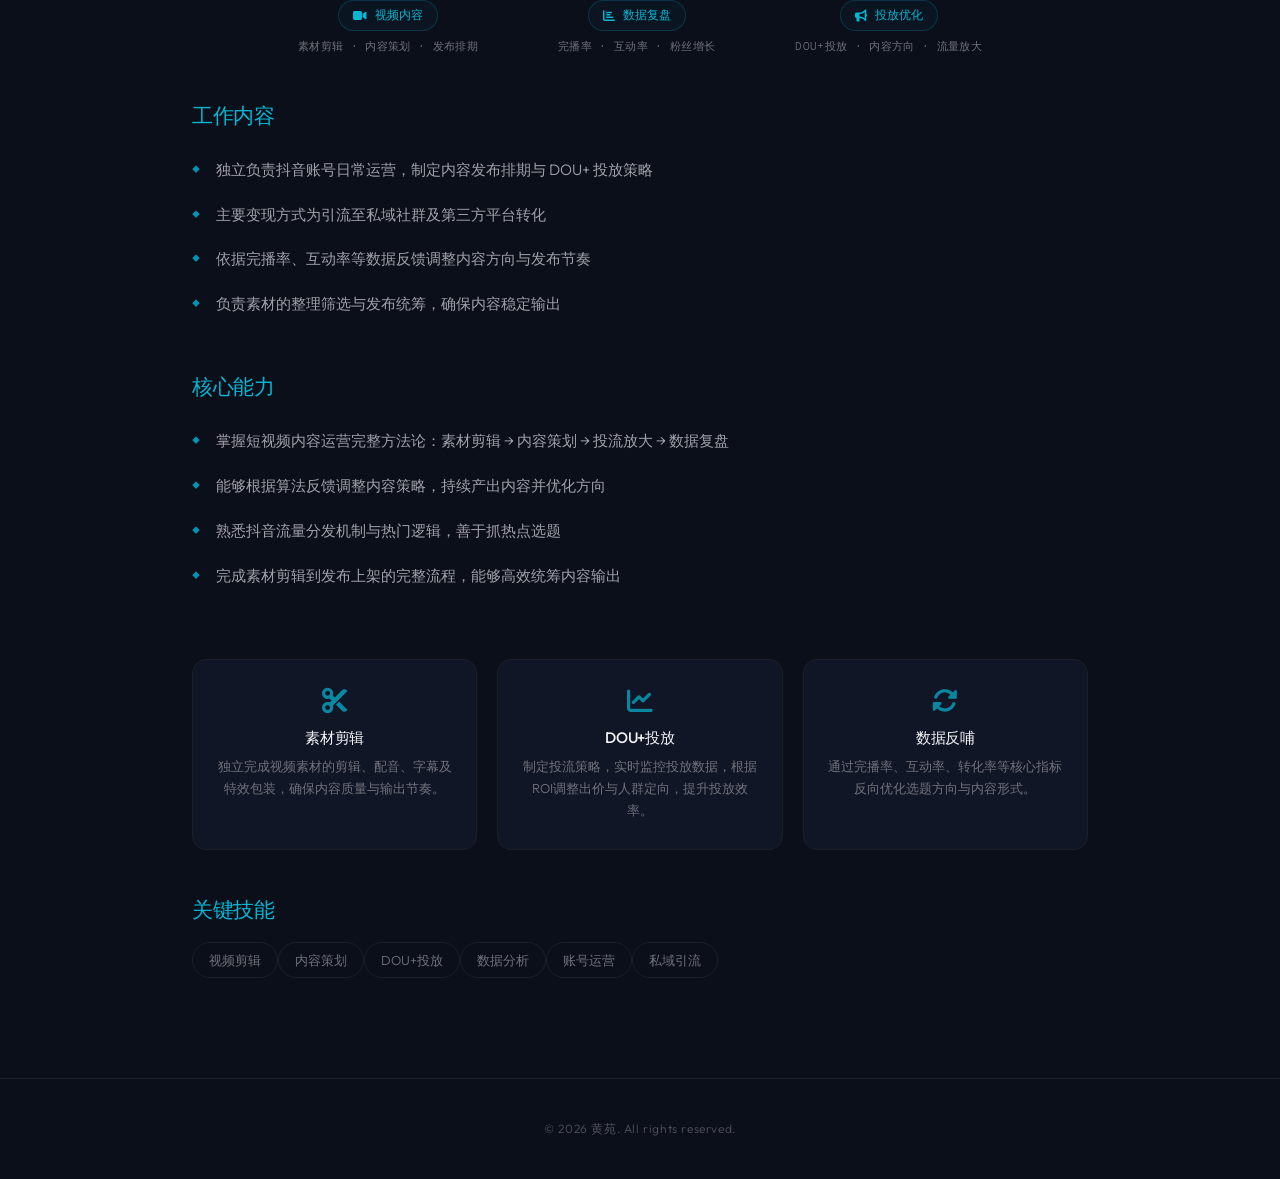
==== commit 54ac1fbd: "update: 简历文案调整 + 打字光标效果优化 + 标题居中样式修正" ====
--- a/project-douyin.html
+++ b/project-douyin.html
@@ -326,9 +326,9 @@
     <h2>核心能力</h2>
     <ul>
       <li>掌握短视频内容运营完整方法论：素材剪辑 → 内容策划 → 投流放大 → 数据复盘</li>
-      <li>能够根据算法反馈调整内容策略，具备独立产出爆款内容的能力</li>
+      <li>能够根据算法反馈调整内容策略，持续产出内容并优化方向</li>
       <li>熟悉抖音流量分发机制与热门逻辑，善于抓热点选题</li>
-      <li>一人完成从拍摄到发布的完整流程，具备出镜拍摄意愿</li>
+      <li>完成素材剪辑到发布上架的完整流程，能够高效统筹内容输出</li>
     </ul>
 
     <div class="detail-grid">
--- a/styles/main.css
+++ b/styles/main.css
@@ -276,11 +276,12 @@
 }
 
 .section-badge {
-  display: inline-flex;
+  display: flex;
   align-items: center;
   gap: 8px;
   padding: 6px 18px;
-  margin-bottom: 60px;
+  margin: 0 auto 60px;
+  width: fit-content;
   font-size: 0.6875rem;
   font-weight: 500;
   letter-spacing: 0.15em;
@@ -289,9 +290,6 @@
   border: 1px solid var(--color-border);
   border-radius: 100px;
   font-family: var(--font-mono);
-  position: relative;
-  left: 50%;
-  transform: translateX(-50%);
 }
 
 /* ============================================
@@ -429,14 +427,16 @@
   margin-left: 2px;
 }
 
-.hero-subtitle.typing-done::after {
-  animation: cursorBlink 0.9s step-end 4;
+.hero-subtitle.cursor-hidden::after {
+  content: none;
 }
 
 @keyframes cursorBlink {
   0%, 100% { opacity: 1; }
   50% { opacity: 0; }
 }
+
+
 
 .hero-dot {
   color: var(--color-accent-dark);
